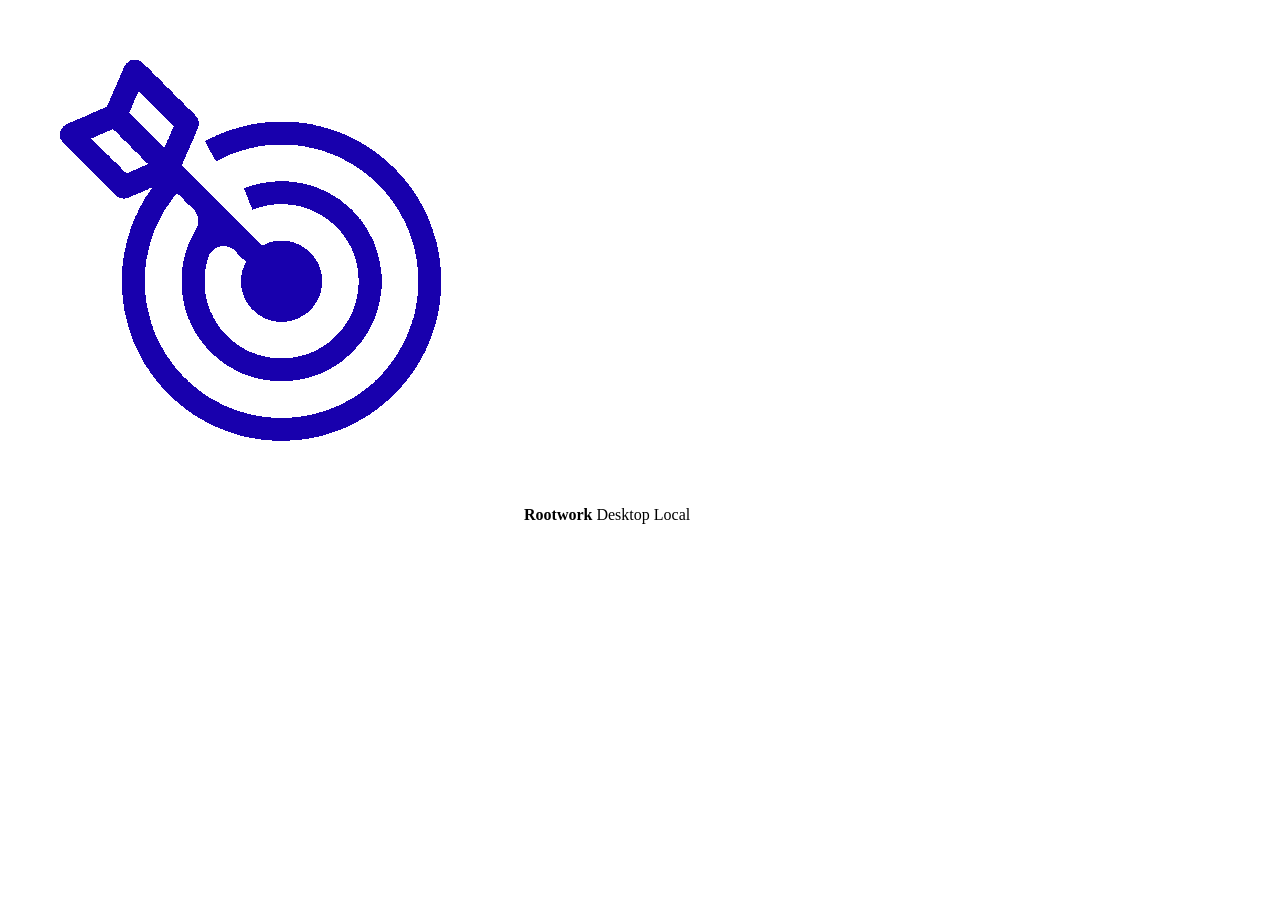
==== desktop/index.html @ ed3f00b4 "Add desktop local entry point" ====
<!DOCTYPE html>
<html lang="vi">
<head>
  <meta charset="UTF-8" />
  <meta name="viewport" content="width=device-width,initial-scale=1" />
  <meta name="description" content="Rootwork Desktop Local — local-first weekly execution workspace." />
  <meta name="color-scheme" content="light" />
  <meta name="theme-color" content="#F5FBFF" />
  <link rel="icon" href="../brand/rootwork-icon.png" />
  <link rel="stylesheet" href="desktop.css" />
  <title>Rootwork · Desktop Local</title>
</head>
<body>
  <div id="root">
    <div class="boot" role="status" aria-label="Rootwork đang khởi động">
      <img src="../brand/rootwork-mark.png" alt="" draggable="false" />
      <strong>Rootwork</strong>
      <span>Desktop Local</span>
    </div>
  </div>
  <script src="../vendor/react.production.min.js"></script>
  <script src="../vendor/react-dom.production.min.js"></script>
  <script src="../domain.js"></script>
  <script src="../store.js"></script>
  <script src="../roadmap-model.js"></script>
  <script src="desktop.js"></script>
</body>
</html>
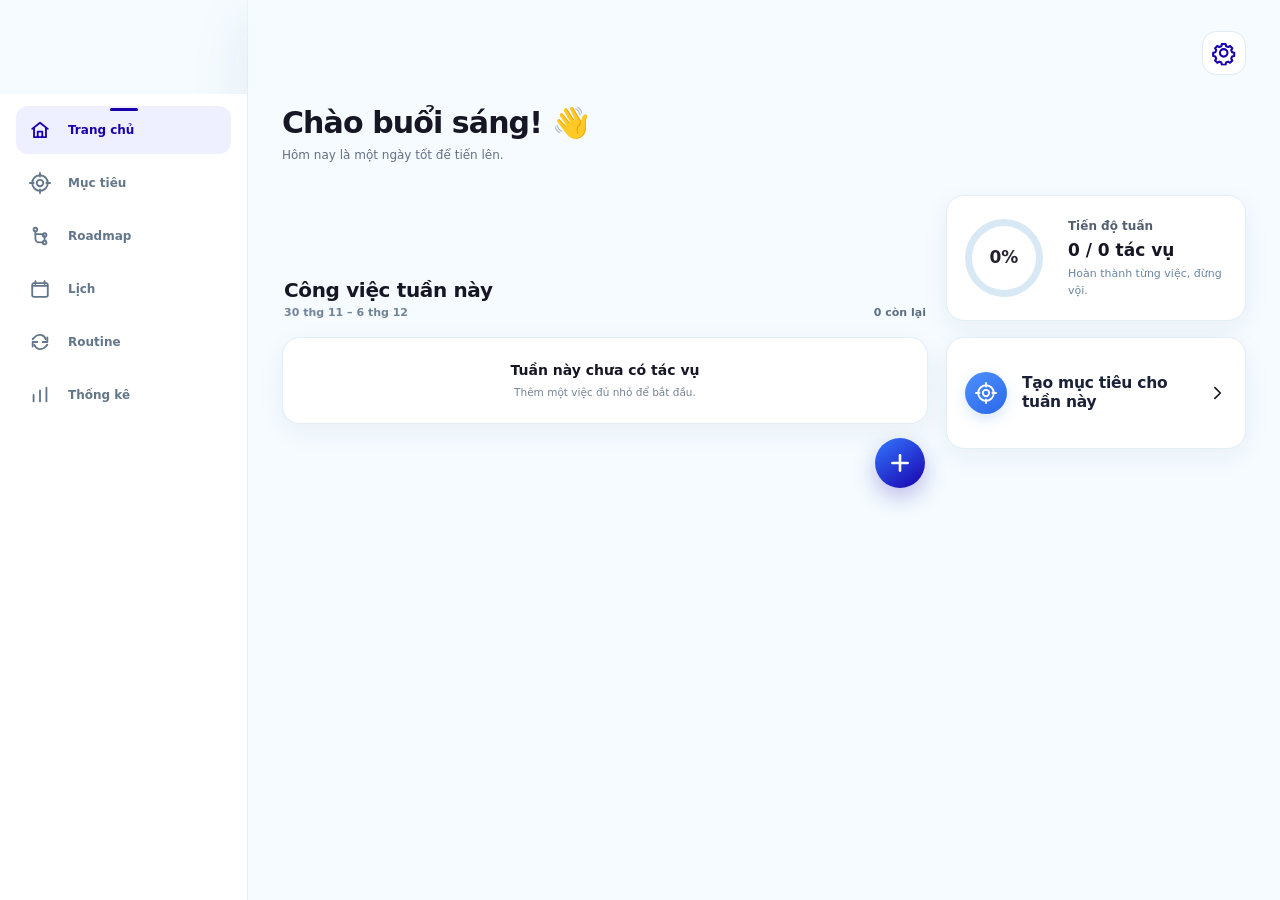
==== commit a4e03521: "Reuse production Rootwork runtime in desktop local shell" ====
--- a/desktop/index.html
+++ b/desktop/index.html
@@ -3,26 +3,50 @@
 <head>
   <meta charset="UTF-8" />
   <meta name="viewport" content="width=device-width,initial-scale=1" />
-  <meta name="description" content="Rootwork Desktop Local — local-first weekly execution workspace." />
+  <meta name="description" content="Rootwork Desktop Local — desktop-first local workspace." />
+  <meta name="theme-color" content="#F5FBFF" />
   <meta name="color-scheme" content="light" />
-  <meta name="theme-color" content="#F5FBFF" />
   <link rel="icon" href="../brand/rootwork-icon.png" />
+  <link rel="stylesheet" href="../styles.css" />
+  <link rel="stylesheet" href="../flat-theme.css" />
+  <link rel="stylesheet" href="../artifact.css" />
+  <link rel="stylesheet" href="../layout-fix.css" />
+  <link rel="stylesheet" href="../roadmap.css" />
+  <link rel="stylesheet" href="../roadmap-fix.css" />
   <link rel="stylesheet" href="desktop.css" />
   <title>Rootwork · Desktop Local</title>
 </head>
 <body>
+  <aside class="desktop-brand" aria-label="Rootwork Desktop Local">
+    <img src="../brand/rootwork-mark.png" alt="" draggable="false" />
+    <div><strong>Rootwork</strong><span>Desktop Local</span></div>
+  </aside>
   <div id="root">
-    <div class="boot" role="status" aria-label="Rootwork đang khởi động">
-      <img src="../brand/rootwork-mark.png" alt="" draggable="false" />
-      <strong>Rootwork</strong>
-      <span>Desktop Local</span>
+    <div class="splash" role="status" aria-label="Rootwork đang khởi động">
+      <div class="splash-lock">
+        <img src="../brand/rootwork-mark.png" alt="" class="splash-logo" draggable="false" />
+        <strong>Rootwork</strong>
+        <p>Nhỏ hôm nay, lớn ngày mai</p>
+        <div class="splash-loader" aria-hidden="true"><span><i></i></span><small>Đang khởi động...</small></div>
+      </div>
+      <small class="splash-copyright">© 2026 Rootwork · @derekdaydoi</small>
     </div>
   </div>
   <script src="../vendor/react.production.min.js"></script>
   <script src="../vendor/react-dom.production.min.js"></script>
   <script src="../domain.js"></script>
   <script src="../store.js"></script>
+  <script src="../artifact-model.js"></script>
   <script src="../roadmap-model.js"></script>
-  <script src="desktop.js"></script>
+  <script src="../ui-core.js"></script>
+  <script src="../ui-patch.js"></script>
+  <script src="../ui-views.js"></script>
+  <script src="../goal-edit-patch.js"></script>
+  <script src="../artifact-safety.js"></script>
+  <script src="../artifact-ui.js"></script>
+  <script src="../roadmap-ui.js"></script>
+  <script src="../roadmap-icons.js"></script>
+  <script src="../interaction-fix.js"></script>
+  <script src="../app-roadmap.js"></script>
 </body>
 </html>
--- a/styles.css
+++ b/styles.css
@@ -0,0 +1,235 @@
+:root{
+  --bg:#f5fbff;
+  --surface:#ffffff;
+  --ink:#171624;
+  --muted:#667085;
+  --line:#e3eef6;
+  --primary:#1800ad;
+  --primary-2:#3520d6;
+  --primary-soft:#edf3ff;
+  --splash:#afe2ff;
+  --teal:#16b99a;
+  --teal-soft:#e6fbf6;
+  --blue:#3478f6;
+  --blue-soft:#eaf2ff;
+  --violet:#6f43e6;
+  --violet-soft:#f0ebff;
+  --danger:#f05a4f;
+  --danger-soft:#fff0ee;
+  --safe-bottom:env(safe-area-inset-bottom,0px);
+  --safe-top:env(safe-area-inset-top,0px);
+  font-family:"Open Sans",system-ui,-apple-system,"Segoe UI",sans-serif;
+  color-scheme:light;
+}
+*{box-sizing:border-box;-webkit-tap-highlight-color:transparent}
+html,body,#root{min-height:100%;margin:0;background:var(--bg)}
+html:has(.splash),body:has(.splash){overflow:hidden;overscroll-behavior:none}
+body{color:var(--ink);font:14px/1.45 "Open Sans",system-ui,-apple-system,"Segoe UI",sans-serif;-webkit-font-smoothing:antialiased;text-rendering:optimizeLegibility}
+button,input,textarea,select{font:inherit;color:inherit}
+button{cursor:pointer}
+button:disabled{opacity:.45;cursor:default}
+.hidden{display:none!important}
+svg{display:block}
+
+.shell{width:min(430px,100%);min-height:100dvh;margin:auto;padding:0 18px calc(88px + var(--safe-bottom));background:var(--bg)}
+.page{padding-top:calc(var(--safe-top) + 12px)}
+.dashboard-page{padding-top:6px}
+
+.top{height:calc(66px + var(--safe-top));padding:calc(var(--safe-top) + 11px) 0 8px;display:flex;align-items:center;justify-content:space-between}
+.brand{display:flex;align-items:center;gap:8px}
+.brand-logo{width:30px;height:30px;object-fit:contain}
+.brand strong{color:var(--primary);font-size:18px;line-height:1;font-weight:800;letter-spacing:-.45px}
+.icon-btn{width:38px;height:38px;border:0;border-radius:13px;background:#eef7ff;color:var(--primary);display:grid;place-items:center}
+
+.greeting{padding:11px 0 14px}
+.greeting h1{margin:0;font-size:20px;line-height:1.2;font-weight:800;letter-spacing:-.45px}
+.greeting p{margin:4px 0 0;color:var(--muted);font-size:11px;font-weight:600}
+
+.screen-head{height:52px;display:flex;align-items:center;justify-content:space-between;margin-bottom:8px}
+.screen-head h1{margin:0;font-size:24px;line-height:1.1;font-weight:800;letter-spacing:-.7px}
+.circle{width:38px;height:38px;border:0;border-radius:50%;background:linear-gradient(145deg,#3478ff,var(--primary));color:#fff;display:grid;place-items:center;box-shadow:0 5px 14px rgba(24,0,173,.16)}
+.today-chip,.period-chip{height:34px;padding:0 12px;border:0;border-radius:10px;background:#eef5ff;color:var(--primary);font-size:10px;font-weight:800}
+
+.card{background:var(--surface);border:1px solid var(--line);border-radius:15px;box-shadow:0 5px 18px rgba(32,61,88,.045)}
+.bar{height:7px;border-radius:99px;background:#e7eff7;overflow:hidden}
+.bar.small{height:6px}
+.bar i{display:block;height:100%;border-radius:inherit;background:linear-gradient(90deg,var(--primary),#4b38e4);transition:width .2s ease}
+
+.week-progress{min-height:95px;padding:14px;display:grid;grid-template-columns:76px minmax(0,1fr);gap:14px;align-items:center}
+.week-progress-copy{display:grid;gap:3px}
+.week-progress-copy span{font-size:11px;color:#4f5b6a;font-weight:700}
+.week-progress-copy strong{font-size:12px}
+.week-progress-copy small{font-size:9.5px;color:#5482a7;font-weight:600}
+.progress-ring{--ring-angle:0deg;--ring-size:62px;width:var(--ring-size);height:var(--ring-size);border-radius:50%;display:grid;place-items:center;background:conic-gradient(var(--primary) var(--ring-angle),#d8e9f5 0);position:relative}
+.progress-ring:after{content:"";position:absolute;inset:7px;border-radius:50%;background:#fff}
+.progress-ring>div{position:relative;z-index:1}
+.progress-ring strong{font-size:14px;line-height:1;color:#252131;font-weight:800}
+
+.mini-stats{display:grid;grid-template-columns:repeat(4,1fr);gap:7px;margin-top:10px}
+.mini-stat{min-height:64px;padding:10px 4px;display:grid;align-content:center;justify-items:center;text-align:center}
+.mini-stat strong{font-size:16px;line-height:1.1;font-weight:800}
+.mini-stat span{margin-top:5px;font-size:8.5px;line-height:1.15;color:#596273;font-weight:700}
+.mini-stat.blue strong{color:var(--primary)}
+.mini-stat.teal strong{color:#008d70}
+.mini-stat.violet strong{color:#3f31c7}
+.mini-stat.danger strong{color:#e34438}
+
+.section-title,.recent-title{display:flex;align-items:center;justify-content:space-between;margin:17px 2px 8px}
+.section-title h2,.recent-title h2{margin:0;font-size:12.5px;font-weight:800;letter-spacing:-.2px}
+.daily-chart{padding:13px 12px 11px}
+.daily-bars{height:114px;display:grid;grid-template-columns:repeat(7,1fr);gap:7px;align-items:end}
+.daily-bars>div{height:100%;display:grid;grid-template-rows:18px 1fr 17px;justify-items:center;align-items:end}
+.daily-bars b{font-size:8px;color:#465262}
+.daily-bars span{width:21px;height:74px;border-radius:5px;background:#dfedf7;overflow:hidden;display:flex;align-items:flex-end}
+.daily-bars i{width:100%;min-height:3px;background:linear-gradient(#3778ff,var(--primary))}
+.daily-bars small{font-size:8.5px;color:#516071;font-weight:700}
+
+.segmented{display:grid;grid-auto-flow:column;grid-auto-columns:1fr;gap:5px;padding:3px;margin-bottom:12px;border-radius:12px;background:#edf4fa}
+.segmented button{height:32px;padding:0 8px;border:0;border-radius:9px;background:transparent;color:#5b6778;font-size:9.5px;font-weight:700;white-space:nowrap}
+.segmented button.active{background:linear-gradient(145deg,#3478ff,var(--primary));color:#fff;box-shadow:0 3px 8px rgba(24,0,173,.12)}
+
+.goal-list,.routine-list{display:grid;gap:10px}
+.goal-card{overflow:hidden}
+.goal-card header{padding:12px 12px 10px;display:grid;grid-template-columns:40px minmax(0,1fr) auto;gap:10px;align-items:center}
+.goal-card header>div{display:grid;min-width:0}
+.goal-card header strong{font-size:12px;white-space:nowrap;overflow:hidden;text-overflow:ellipsis}
+.goal-card header small{margin-top:2px;font-size:8.8px;color:var(--muted);white-space:nowrap;overflow:hidden;text-overflow:ellipsis}
+.goal-card header>b{font-size:10px;color:#394355}
+.goal-card>.bar{margin:0 12px 8px}
+.goal-task-label{padding:7px 12px;border-top:1px solid #edf3f8;display:flex;align-items:center;justify-content:space-between}
+.goal-task-label span{font-size:9px;color:#5f6978;font-weight:700}
+.tile-icon{width:38px;height:38px;border-radius:10px;display:grid;place-items:center;flex:0 0 auto}
+.tile-icon.teal{background:linear-gradient(145deg,#20c6a4,#0ba98a);color:#fff}
+.tile-icon.blue{background:linear-gradient(145deg,#4b8cff,#2c67e9);color:#fff}
+.tile-icon.violet{background:linear-gradient(145deg,#8456ee,#6639d5);color:#fff}
+
+.task-list{border-top:1px solid #edf3f8}
+.task{min-height:40px;padding:6px 12px;display:grid;grid-template-columns:20px minmax(0,1fr) auto;gap:9px;align-items:center;border-bottom:1px solid #edf3f8}
+.task>div{display:grid;min-width:0}
+.task strong{font-size:10.5px;white-space:nowrap;overflow:hidden;text-overflow:ellipsis}
+.task small{font-size:8.5px;color:var(--muted);white-space:nowrap;overflow:hidden;text-overflow:ellipsis}
+.task>span{font-size:8.5px;color:#657184}
+.task.done strong{text-decoration:line-through;color:#9aa4b2}
+.check{width:19px;height:19px;padding:0;border:1.5px solid #a9bac8;border-radius:5px;background:#fff;color:#fff;display:grid;place-items:center}
+.check.checked{border-color:#19b99a;background:#19b99a}
+.add-row{width:100%;height:38px;border:0;background:#fbfdff;color:#4b5b70;display:flex;align-items:center;justify-content:center;gap:6px;font-size:9px;font-weight:700}
+.empty{padding:28px 18px;text-align:center}
+.empty h3{margin:0 0 5px;font-size:14px}
+.empty p{margin:0 auto 14px;color:var(--muted);font-size:10px}
+.primary,.secondary{min-height:43px;border-radius:11px;padding:0 15px;font-weight:800;font-size:11px}
+.primary{border:0;background:linear-gradient(90deg,var(--primary),#4937dc);color:#fff}
+.secondary{border:1px solid var(--line);background:#fff}
+
+.calendar-panel{padding:2px 0 4px}
+.month-nav{height:44px;display:grid;grid-template-columns:36px 1fr 36px;align-items:center}
+.month-nav button{width:34px;height:34px;border:0;background:transparent;display:grid;place-items:center}
+.month-nav strong{text-align:center;font-size:13px;text-transform:capitalize}
+.weekdays,.calendar-grid{display:grid;grid-template-columns:repeat(7,1fr)}
+.weekdays{height:34px;align-items:center}
+.weekdays span{text-align:center;font-size:8.5px;color:#698097;font-weight:800}
+.calendar-grid{row-gap:3px}
+.calendar-day{position:relative;height:42px;border:0;background:transparent;border-radius:9px;color:#26313f;display:grid;place-items:center;padding:0}
+.calendar-day span{position:relative;z-index:1;font-size:10px}
+.calendar-day.outside{color:#c6d0d9}
+.calendar-day.selected{background:linear-gradient(145deg,#4b7eff,var(--primary));color:#fff;box-shadow:0 5px 11px rgba(24,0,173,.12)}
+.calendar-day.today:not(.selected) span{color:var(--primary);font-weight:800}
+.calendar-day i{position:absolute;bottom:4px;width:4px;height:4px;border-radius:50%;background:#3578f7}
+.calendar-day i.some{background:#7855e7}
+.calendar-day.selected i{background:#fff}
+.day-caption{margin:15px 1px 8px;display:flex;align-items:center;justify-content:space-between}
+.day-caption strong{font-size:11px;text-transform:capitalize}
+.day-caption span{font-size:9px;color:#47719d}
+.day-detail{overflow:hidden}
+.cal-row{min-height:47px;padding:7px 11px;display:grid;grid-template-columns:20px minmax(0,1fr);gap:9px;align-items:center;border-bottom:1px solid #edf3f8}
+.cal-row>div{display:grid;min-width:0}
+.cal-row strong{font-size:10.5px;white-space:nowrap;overflow:hidden;text-overflow:ellipsis}
+.cal-row small{font-size:8.5px;color:#5d7994}
+.empty-day{margin:0;padding:20px;text-align:center;color:var(--muted);font-size:10px}
+
+.routine-card{padding:12px}
+.routine-card header{display:grid;grid-template-columns:40px minmax(0,1fr) 48px;gap:10px;align-items:center}
+.routine-card header>div{display:grid;min-width:0}
+.routine-card header strong{font-size:12px;white-space:nowrap;overflow:hidden;text-overflow:ellipsis}
+.routine-card header small{font-size:9px;color:#5e7a96;margin-top:2px}
+.routine-card .progress-ring strong{font-size:9px}
+.routine-card .progress-ring:after{inset:5px}
+.routine-days{display:grid;grid-template-columns:repeat(7,1fr);gap:4px;margin-top:12px}
+.routine-days button{height:43px;padding:3px 1px;border:0;background:transparent;color:#7e8d9c;display:grid;justify-items:center;align-content:center;gap:3px}
+.routine-days button span{font-size:7.5px;font-weight:800}
+.routine-days button b{width:20px;height:20px;border:1px solid #d4e2ec;border-radius:50%;display:grid;place-items:center;font-size:8px;font-weight:700;background:#fff}
+.routine-days button.checked{color:var(--primary)}
+.routine-days button.checked b{border-color:var(--primary);background:var(--primary);color:#fff}
+
+.progress-kpis{display:grid;grid-template-columns:repeat(3,1fr);gap:7px}
+.progress-kpis article{min-height:68px;padding:9px 5px;display:grid;align-content:center;justify-items:center;text-align:center}
+.progress-kpis strong{font-size:16px;line-height:1.1;font-weight:800}
+.progress-kpis small{margin-top:5px;font-size:7.7px;line-height:1.2;color:#5f6b7c}
+.progress-kpis article:first-child strong{color:#128d70}
+.progress-kpis article:nth-child(2) strong{color:#3025c4}
+.progress-kpis article:nth-child(3) strong{color:#e45247}
+.goal-progress-list{padding:5px 12px}
+.goal-progress-list>div{min-height:49px;display:grid;grid-template-columns:30px minmax(0,1fr) 94px 33px;gap:8px;align-items:center;border-bottom:1px solid #edf3f8}
+.goal-progress-list>div:last-child{border-bottom:0}
+.goal-progress-list .tile-icon{width:28px;height:28px;border-radius:8px}
+.goal-progress-list strong{font-size:9.5px;white-space:nowrap;overflow:hidden;text-overflow:ellipsis}
+.goal-progress-list b{font-size:9px;text-align:right}
+.weekly-chart{padding:12px}
+.weekly-chart>div{height:135px;display:grid;grid-template-columns:repeat(4,1fr);gap:13px;align-items:end}
+.weekly-chart section{height:100%;display:grid;grid-template-rows:18px 1fr 20px;justify-items:center;align-items:end}
+.weekly-chart b{font-size:8px}
+.weekly-chart span{width:27px;height:90px;border-radius:5px;background:#e3edf6;overflow:hidden;display:flex;align-items:flex-end}
+.weekly-chart i{width:100%;background:linear-gradient(#4e83ff,var(--primary))}
+.weekly-chart small{font-size:8px;color:#5c6879;font-weight:700}
+.activity-card{min-height:68px;padding:11px 13px;display:grid;grid-template-columns:39px minmax(0,1fr) 30px;gap:10px;align-items:center}
+.activity-icon{width:36px;height:36px;border-radius:50%;display:grid;place-items:center;background:#eef4ff;color:#2e43c8}
+.activity-card>div{display:grid}
+.activity-card strong{font-size:12px}
+.activity-card small{font-size:8.5px;color:var(--muted)}
+.mini-bars{color:#2c62e8}
+.achievement{min-height:63px;padding:10px 12px;display:grid;grid-template-columns:38px 1fr;gap:10px;align-items:center}
+.achievement>span{width:36px;height:36px;border-radius:10px;background:linear-gradient(145deg,#1bc4a1,#08a987);color:#fff;display:grid;place-items:center}
+.achievement>div{display:grid}
+.achievement strong{font-size:11px}
+.achievement small{font-size:8.5px;color:var(--muted)}
+
+.nav{position:fixed;z-index:40;left:50%;bottom:0;transform:translateX(-50%);width:min(430px,100%);height:calc(72px + var(--safe-bottom));padding:6px 7px var(--safe-bottom);display:grid;grid-template-columns:repeat(5,1fr);align-items:center;background:rgba(255,255,255,.985);border-top:1px solid #dfeaf3;backdrop-filter:blur(12px);-webkit-backdrop-filter:blur(12px)}
+.nav button{height:57px;border:0;background:transparent;border-radius:10px;color:#6d8295;display:grid;justify-items:center;align-content:center;gap:4px;padding:0}
+.nav span{font-size:8px;font-weight:700}
+.nav button.active{color:var(--primary)}
+.nav button.active span{font-weight:800}
+
+.modal-bg{position:fixed;z-index:100;inset:0;padding:12px;background:rgba(21,25,46,.27);display:flex;align-items:flex-end;justify-content:center;backdrop-filter:blur(3px);-webkit-backdrop-filter:blur(3px)}
+.modal{width:min(420px,100%);max-height:84dvh;overflow:auto;border-radius:18px;background:#fff;box-shadow:0 22px 66px rgba(25,34,57,.2)}
+.modal>header{position:sticky;top:0;z-index:2;min-height:54px;padding:0 14px;display:flex;align-items:center;justify-content:space-between;background:#fff;border-bottom:1px solid #edf3f8}
+.modal h2{margin:0;font-size:16px}
+.modal>header button{width:34px;height:34px;border:0;border-radius:50%;background:#f1f6fa;display:grid;place-items:center}
+.form,.settings{padding:14px;display:grid;gap:12px}
+.field{display:grid;gap:6px}
+.field>span{font-size:9px;color:#596679;font-weight:800}
+.field input,.field textarea,.field select{width:100%;border:1px solid #cfe0ec;border-radius:10px;background:#fff;padding:10px 11px;outline:0;font-size:11px}
+.field input:focus,.field textarea:focus,.field select:focus{border-color:#7769e9;box-shadow:0 0 0 3px rgba(24,0,173,.08)}
+.choice{padding:3px;display:grid;grid-template-columns:1fr 1fr;gap:3px;border-radius:11px;background:#edf4fa}
+.choice button{height:34px;border:0;border-radius:8px;background:transparent;font-size:9px}
+.choice button.active{background:#fff;color:var(--primary);font-weight:800}
+.settings p{margin:2px 0 0;color:var(--muted);font-size:9px}
+
+.splash{position:fixed;z-index:1000;inset:0;width:100%;height:100dvh;min-height:100dvh;overflow:hidden;touch-action:none;overscroll-behavior:none;background:var(--splash);display:grid;place-items:center;animation:splash-exit .24s 1.72s ease forwards}
+.splash-rings{position:absolute;left:50%;top:50%;width:210px;height:210px;transform:translate(-50%,-56%);pointer-events:none}
+.splash-rings i{position:absolute;inset:0;border:1px solid rgba(255,255,255,.23);border-radius:50%}
+.splash-rings i:nth-child(2){inset:23px;border-color:rgba(255,255,255,.19)}
+.splash-rings i:nth-child(3){inset:47px;border-color:rgba(255,255,255,.16)}
+.splash-lock{position:relative;z-index:1;display:grid;justify-items:center;transform:translateY(-1.5vh)}
+.splash-logo{width:116px;height:116px;object-fit:contain}
+.splash-lock>strong{margin-top:1px;color:var(--primary);font-size:34px;line-height:1;font-weight:800;letter-spacing:-1.25px}
+.splash-lock>p{margin:8px 0 0;color:#332777;font-size:11px;font-weight:600}
+.splash-loader{width:142px;margin-top:42px;display:grid;gap:9px;justify-items:center;opacity:0;animation:loader-show .15s .55s linear forwards}
+.splash-loader>span{width:142px;height:6px;border-radius:99px;background:rgba(102,181,228,.34);overflow:hidden}
+.splash-loader>span i{display:block;width:0;height:100%;border-radius:inherit;background:var(--primary);animation:loader-progress .92s .58s cubic-bezier(.3,.75,.25,1) forwards}
+.splash-loader small{font-size:8.5px;color:#5b68a3;font-weight:700}
+.splash-copyright{position:absolute;left:0;right:0;bottom:calc(28px + var(--safe-bottom));text-align:center;color:rgba(24,0,173,.58);font-size:8px;font-weight:600}
+@keyframes loader-show{to{opacity:1}}
+@keyframes loader-progress{to{width:100%}}
+@keyframes splash-exit{to{opacity:0;visibility:hidden;pointer-events:none}}
+@media (prefers-reduced-motion:reduce){.splash{animation-delay:.45s}.splash-loader{opacity:1;animation:none}.splash-loader>span i{width:100%;animation:none}}
+@media (min-width:700px){body{background:#eaf6fd}.shell{box-shadow:0 0 0 1px rgba(30,79,112,.04),0 18px 60px rgba(39,80,108,.08)}}
+@media (max-width:355px){.shell{padding-left:14px;padding-right:14px}.mini-stats{gap:4px}.mini-stat span{font-size:7.8px}.segmented button{font-size:8.6px;padding:0 4px}.goal-progress-list>div{grid-template-columns:28px minmax(0,1fr) 78px 30px}.routine-days{gap:1px}}
--- a/flat-theme.css
+++ b/flat-theme.css
@@ -0,0 +1,80 @@
+/* Rootwork flat-color override — canonical brand colors, no blended gradients. */
+:root{
+  --primary:#1800AD;
+  --primary-2:#1800AD;
+  font-family:-apple-system,BlinkMacSystemFont,"Segoe UI",Roboto,Helvetica,Arial,sans-serif;
+}
+html,body,#root{width:100%;max-width:100%;overflow-x:hidden;overscroll-behavior:none}
+body,button,input,textarea,select{font-family:-apple-system,BlinkMacSystemFont,"Segoe UI",Roboto,Helvetica,Arial,sans-serif;font-weight:400}
+.shell{max-width:430px;overflow-x:clip}
+
+/* Primary brand surfaces use the original Rootwork indigo directly. */
+.circle,
+.bar i,
+.daily-bars i,
+.segmented button.active,
+.primary,
+.calendar-day.selected,
+.weekly-chart i{
+  background:#1800AD;
+}
+
+/* Semantic accents stay solid as well — no mixed shades. */
+.tile-icon.teal,
+.achievement>span{background:#16B99A}
+.tile-icon.blue{background:#3478F6}
+.tile-icon.violet{background:#6F43E6}
+
+/* Typography: system app font, fewer heavy weights. */
+strong,b{font-weight:600!important}
+h1,.greeting h1,.screen-head h1,.brand strong,.splash-lock>strong{font-weight:700!important}
+h2,h3,.section-title h2,.recent-title h2,.modal h2{font-weight:600!important}
+button,.segmented button,.today-chip,.period-chip,.nav span,.field>span,.goal-task-label span,.weekdays span,.routine-days button span{font-weight:500!important}
+small,.greeting p,.week-progress-copy small,.goal-card header small,.routine-card header small,.activity-card small,.achievement small{font-weight:400!important}
+.week-progress-copy span,.mini-stat span,.daily-bars small{font-weight:500!important}
+
+/* Splash: clean mark + copy + loader only. */
+.splash-rings{display:none!important}
+.splash-logo{width:132px;height:132px}
+
+/* Tasks: one canonical green briefcase glyph. */
+.task{min-height:50px;grid-template-columns:20px 30px minmax(0,1fr) auto 30px;gap:7px}
+.task-icon{width:30px;height:30px;border-radius:8px;display:grid;place-items:center;color:#fff!important;flex:0 0 30px;background:#16B99A!important}
+.task-icon.blue,.task-icon.teal,.task-icon.violet{background:#16B99A!important}
+.task-time{font-size:8.5px!important;color:#657184!important;white-space:nowrap}
+.task-copy{min-width:0;padding:0;border:0;background:transparent;display:grid;text-align:left;justify-items:start;align-content:center}
+.task-copy strong,.task-copy small{max-width:100%;white-space:nowrap;overflow:hidden;text-overflow:ellipsis}
+.task-copy strong{font-size:10.5px}
+.task-copy small{font-size:8.5px;color:var(--muted)}
+.edit-btn{width:30px;height:30px;padding:0;border:0;border-radius:9px;background:#EEF3F8;color:#1800AD;display:grid;place-items:center;cursor:pointer}
+.edit-btn:active{transform:scale(.96)}
+
+/* Calendar task rows use the same task identity and editing affordance. */
+.cal-row{grid-template-columns:20px 30px minmax(0,1fr) 30px;gap:7px}
+
+/* Routine cards: one violet repeat icon and direct editing. */
+.routine-card header{grid-template-columns:40px minmax(0,1fr) auto}
+.routine-tools{display:flex!important;align-items:center;gap:7px;min-width:auto!important}
+.routine-edit{width:28px;height:28px;border-radius:8px}
+
+/* Goal cards: one blue target icon and direct editing. */
+.goal-card header{grid-template-columns:40px minmax(0,1fr) auto}
+.goal-tools{display:flex!important;align-items:center;gap:7px;min-width:auto!important}
+.goal-tools>b{font-size:10px;color:#394355;font-weight:600}
+.goal-edit{width:28px;height:28px;border-radius:8px}
+
+/* Static period label: no fake dropdown affordance. */
+.period-chip{font-size:0!important;pointer-events:none}
+.period-chip::after{content:"4 tuần qua";font-size:11px;font-weight:500}
+
+/* Prevent iOS focus zoom, pinch wobble and modal overscroll. */
+.modal-bg{overscroll-behavior:none;touch-action:pan-y}
+.modal{max-width:100%;overscroll-behavior:contain;-webkit-overflow-scrolling:touch}
+.field input,.field textarea,.field select{font-size:16px!important;line-height:1.35}
+.form{overscroll-behavior:contain}
+
+@media(max-width:355px){
+  .task{grid-template-columns:19px 28px minmax(0,1fr) 28px}
+  .task-time{display:none}
+  .task-icon{width:28px;height:28px;flex-basis:28px}
+}
--- a/artifact.css
+++ b/artifact.css
@@ -0,0 +1,167 @@
+/* Rootwork Artifact V1 — mockup-inspired product surfaces. */
+:root{
+  --artifact-blue:#3478f6;
+  --artifact-blue-soft:#eaf4ff;
+  --artifact-indigo:#1800ad;
+  --artifact-green:#15a67a;
+  --artifact-green-soft:#e9f8f2;
+  --artifact-orange:#df7f39;
+  --artifact-orange-soft:#fff3e8;
+  --artifact-red:#e15047;
+  --artifact-red-soft:#fff0ee;
+  --artifact-shadow:0 9px 30px rgba(42,76,112,.075);
+}
+
+/* Shared artifact language */
+.artifact-icon{width:38px;height:38px;border-radius:11px;display:grid;place-items:center;flex:0 0 auto;color:var(--artifact-indigo);background:linear-gradient(145deg,#e6f4ff,#cce9ff);border:1px solid #d3eafb}
+.artifact-status{display:inline-flex;align-items:center;justify-content:center;min-height:22px;padding:0 8px;border-radius:999px;font-size:8px;font-weight:800;white-space:nowrap}
+.artifact-status.active{color:#1b62dc;background:#e6f1ff}
+.artifact-status.success{color:#088862;background:var(--artifact-green-soft)}
+.artifact-status.upcoming{color:#b56726;background:var(--artifact-orange-soft)}
+.artifact-status.danger{color:#c44036;background:var(--artifact-red-soft)}
+.artifact-status.paused{color:#675486;background:#f0ebf8}
+
+/* Dashboard */
+.artifact-dashboard{padding-top:4px}
+.artifact-greeting{padding-top:8px}
+.dashboard-progress{display:grid;grid-template-columns:72px minmax(0,1fr);align-items:center;gap:13px;padding:13px 14px;min-height:92px;box-shadow:var(--artifact-shadow)}
+.dashboard-progress>div:last-child{display:grid;gap:3px}
+.dashboard-progress span{font-size:10px;color:#536071;font-weight:700}
+.dashboard-progress strong{font-size:13px}
+.dashboard-progress small{font-size:8.6px;color:#6985a0}
+.artifact-section-head{display:flex;align-items:center;justify-content:space-between;margin:17px 2px 8px}
+.artifact-section-head h2{margin:0;font-size:12.5px;font-weight:800;letter-spacing:-.2px}
+.artifact-section-head button{border:0;background:transparent;color:var(--artifact-indigo);font-size:9px;font-weight:800;padding:4px 0}
+.artifact-section-head>span{font-size:8.5px;color:#718093;font-weight:700}
+.task-section-head{margin-top:16px}
+.artifact-empty{width:100%;border:1px dashed #bcdaf0;min-height:82px;padding:12px;display:grid;grid-template-columns:38px minmax(0,1fr) 24px;gap:10px;align-items:center;text-align:left;color:inherit;background:linear-gradient(135deg,#fff,#f1f9ff);box-shadow:none}
+.artifact-empty>div{display:grid;gap:2px}
+.artifact-empty strong{font-size:11px}
+.artifact-empty small{font-size:8.5px;color:#6d7a8a}
+.dashboard-task-list{overflow:hidden;box-shadow:var(--artifact-shadow)}
+.dashboard-clear{padding:20px 15px;display:grid;gap:3px;text-align:center}
+.dashboard-clear strong{font-size:11px}
+.dashboard-clear small{font-size:8.8px;color:#758295}
+
+/* Artifact cards/list */
+.artifact-card{width:100%;padding:12px;border:1px solid #dfebf4;background:#fff;text-align:left;color:inherit;box-shadow:var(--artifact-shadow);display:block}
+.artifact-card-top{display:grid;grid-template-columns:38px minmax(0,1fr) auto;align-items:center;gap:10px}
+.artifact-card-title{display:grid;min-width:0;gap:2px}
+.artifact-card-title strong{font-size:11px;line-height:1.25;white-space:nowrap;overflow:hidden;text-overflow:ellipsis}
+.artifact-card-title small{font-size:8.5px;color:#65758a;font-weight:700}
+.artifact-card-progress{display:flex;align-items:center;justify-content:space-between;margin-top:11px;font-size:8.3px;color:#647389;font-weight:700}
+.artifact-card-progress b{font-size:9px;color:#4a596d}
+.artifact-progress-track{height:6px;border-radius:99px;background:#e7eff6;overflow:hidden;margin-top:5px}
+.artifact-progress-track i{display:block;height:100%;border-radius:inherit;background:linear-gradient(90deg,#4586ff,var(--artifact-indigo));transition:width .2s ease}
+.artifacts-page{padding-top:calc(var(--safe-top) + 12px)}
+.artifact-page-head{min-height:61px;display:flex;align-items:center;justify-content:space-between;gap:10px}
+.artifact-page-head h1{margin:0;font-size:25px;line-height:1.05;font-weight:850;letter-spacing:-.8px}
+.artifact-page-head p{margin:4px 0 0;font-size:8.7px;color:#748194;font-weight:600}
+.artifact-filters{display:flex;gap:5px;overflow-x:auto;padding:4px 1px 12px;scrollbar-width:none}
+.artifact-filters::-webkit-scrollbar{display:none}
+.artifact-filters button{height:31px;padding:0 11px;border:1px solid #dfeaf3;border-radius:999px;background:#fff;color:#5f6b7b;font-size:8.4px;font-weight:800;white-space:nowrap}
+.artifact-filters button.active{color:#fff;border-color:transparent;background:linear-gradient(145deg,#3c72ff,var(--artifact-indigo));box-shadow:0 4px 12px rgba(24,0,173,.15)}
+.artifact-list{display:grid;gap:10px}
+.artifact-list-empty{margin-top:5px}
+
+/* Artifact detail */
+.artifact-detail-page{padding-top:calc(var(--safe-top) + 5px)}
+.artifact-detail-nav{height:42px;display:flex;align-items:center;justify-content:space-between}
+.artifact-detail-nav button,.back-link{width:34px;height:34px;border:0;border-radius:10px;background:#eef7ff;color:var(--artifact-indigo);display:grid;place-items:center}
+.back-link{width:auto;padding:0 10px;margin-bottom:10px}
+.artifact-detail-hero{padding:6px 2px 12px}
+.artifact-detail-title{display:flex;align-items:center;gap:10px}
+.artifact-detail-title>div{display:flex;min-width:0;align-items:center;gap:8px;flex-wrap:wrap}
+.artifact-detail-title h1{margin:0;font-size:16px;line-height:1.2;font-weight:850;letter-spacing:-.4px}
+.artifact-detail-hero>p{margin:10px 0 8px;font-size:9.4px;line-height:1.55;color:#66778c}
+.artifact-detail-range{display:flex;align-items:center;gap:6px;color:#596a7f}
+.artifact-detail-range strong{font-size:9px}
+.artifact-timeline-card{padding:13px 14px;box-shadow:var(--artifact-shadow)}
+.artifact-card-heading{display:flex;align-items:center;justify-content:space-between}
+.artifact-card-heading h2{margin:0;font-size:11.5px}
+.artifact-card-heading span{font-size:8.3px;color:#4f70a2;font-weight:800}
+.timeline-labels{display:flex;align-items:center;justify-content:space-between;margin-top:9px;font-size:8px;color:#6a7b90;font-weight:700}
+.artifact-timeline{height:8px;border-radius:99px;background:#e2ecf5;position:relative;margin-top:7px}
+.artifact-timeline i{display:block;height:100%;border-radius:inherit;background:linear-gradient(90deg,#6aa9ff,var(--artifact-indigo))}
+.artifact-timeline b{position:absolute;top:50%;width:10px;height:10px;border:2px solid #fff;border-radius:50%;background:var(--artifact-indigo);transform:translateY(-50%);box-shadow:0 0 0 2px #8cb7ff}
+.timeline-note{display:block;margin-top:8px;font-size:7.7px;line-height:1.4;color:#8994a3}
+.artifact-stats{display:grid;grid-template-columns:repeat(3,1fr);gap:7px;margin-top:9px}
+.artifact-stats article{min-height:66px;padding:9px 4px;display:grid;align-content:center;justify-items:center;text-align:center}
+.artifact-stats strong{font-size:17px;color:#2b3340}
+.artifact-stats article.success strong{color:var(--artifact-green)}
+.artifact-stats small{font-size:7.7px;color:#68778a;font-weight:700}
+.detail-task-head{margin-top:16px}
+.linked-task-list{overflow:hidden;box-shadow:var(--artifact-shadow)}
+.artifact-actions{display:grid;grid-template-columns:1fr 1fr;gap:7px;margin-top:12px}
+.artifact-actions>:only-child{grid-column:1/-1}
+
+/* Forms / destructive action */
+.date-pair{display:grid;grid-template-columns:1fr 1fr;gap:8px}
+.danger-button{min-height:40px;border:1px solid #f3c5c1;border-radius:11px;background:#fff6f5;color:#c84339;font-size:10px;font-weight:800}
+.form .danger-button{margin-top:3px}
+
+/* Calendar V2 */
+.calendar-v2{padding-top:calc(var(--safe-top) + 9px)}
+.calendar-title-row{height:46px;display:flex;align-items:center;justify-content:space-between}
+.calendar-title-row h1{margin:0;font-size:25px;font-weight:850;letter-spacing:-.7px}
+.calendar-v2-panel{padding:2px 8px 9px;overflow:hidden;box-shadow:var(--artifact-shadow)}
+.calendar-v2-nav{height:42px}
+.calendar-v2-nav strong{font-size:12.5px;text-transform:capitalize}
+.calendar-v2-weekdays{height:26px;padding:0 1px}
+.calendar-v2-weekdays span{font-size:8px}
+.calendar-v2-weeks{border-top:1px solid #edf2f7}
+.calendar-week-row{height:61px;position:relative;border-bottom:1px solid #edf2f7}
+.calendar-week-row:last-child{border-bottom:0}
+.calendar-week-days{position:absolute;inset:0;display:grid;grid-template-columns:repeat(7,1fr)}
+.calendar-v2-day{height:100%;padding:7px 0 22px;border:0;border-right:1px solid #f0f4f8;background:transparent;position:relative;color:#283444;display:flex;justify-content:center;align-items:flex-start}
+.calendar-v2-day:last-child{border-right:0}
+.calendar-v2-day span{width:24px;height:24px;border-radius:50%;display:grid;place-items:center;font-size:9.5px;position:relative;z-index:2}
+.calendar-v2-day.outside{color:#bac4cf}
+.calendar-v2-day.today span{font-weight:850;color:var(--artifact-indigo)}
+.calendar-v2-day.selected span{background:var(--artifact-indigo);color:#fff;box-shadow:0 4px 10px rgba(24,0,173,.2)}
+.calendar-v2-day i{position:absolute;top:31px;width:4px;height:4px;border-radius:50%;background:#7054df}
+.calendar-v2-day i.done{background:#14a67a}
+.calendar-artifact-range{position:absolute;height:9px;padding:0 5px;border:0;border-radius:999px;z-index:4;overflow:hidden;text-overflow:ellipsis;white-space:nowrap;text-align:left;font-size:6.8px;font-weight:800;line-height:9px;box-shadow:0 1px 3px rgba(44,75,108,.08)}
+.calendar-artifact-range.active{color:#135cca;background:#a9d7ff}
+.calendar-artifact-range.success{color:#057c5a;background:#b7ecd9}
+.calendar-artifact-range.upcoming{color:#8a5c19;background:#ffe0ad}
+.calendar-artifact-range.danger{color:#a93a34;background:#ffc8c3}
+.calendar-artifact-range.paused{color:#5b4290;background:#dfd2ff}
+.calendar-picked-head{padding:14px 2px 7px}
+.calendar-picked-head>div{display:grid;gap:2px}
+.calendar-picked-head strong{font-size:11px;text-transform:capitalize}
+.calendar-picked-head small{font-size:8.2px;color:#71839a}
+.picked-artifacts{display:grid;gap:6px;margin-bottom:8px}
+.picked-artifacts>button{min-height:49px;padding:7px 9px;border:1px solid #dcebf5;border-radius:13px;background:linear-gradient(135deg,#fff,#f2f9ff);display:grid;grid-template-columns:34px minmax(0,1fr) auto;align-items:center;gap:8px;text-align:left;color:inherit}
+.picked-artifacts .artifact-icon{width:34px;height:34px;border-radius:9px}
+.picked-artifacts>button>div{display:grid;gap:1px;min-width:0}
+.picked-artifacts strong{font-size:9.5px;white-space:nowrap;overflow:hidden;text-overflow:ellipsis}
+.picked-artifacts small{font-size:7.7px;color:#718198}
+.calendar-day-card{overflow:hidden;box-shadow:var(--artifact-shadow)}
+.calendar-task-wrap{position:relative;border-bottom:1px solid #edf3f8}
+.calendar-task-wrap:last-of-type{border-bottom:0}
+.calendar-task-wrap .task{border-bottom:0;padding-bottom:4px}
+.task-artifact-link{margin:0 12px 7px 49px;padding:0;border:0;background:transparent;color:#3f65a4;display:flex;align-items:center;gap:4px;font-size:7.8px;font-weight:800;max-width:calc(100% - 65px);white-space:nowrap;overflow:hidden;text-overflow:ellipsis}
+
+/* Existing Task override alignment inside new surfaces */
+.artifact-dashboard .task,.artifact-detail-page .task,.calendar-v2 .task{grid-template-columns:20px 27px minmax(0,1fr) auto auto;gap:8px;min-height:48px}
+.artifact-dashboard .task-icon,.artifact-detail-page .task-icon,.calendar-v2 .task-icon{width:27px;height:27px;border-radius:8px;display:grid;place-items:center;background:#e8f7f3;color:#098a70}
+.artifact-dashboard .task-copy,.artifact-detail-page .task-copy,.calendar-v2 .task-copy{border:0;background:transparent;padding:0;text-align:left;display:grid;min-width:0}
+.artifact-dashboard .task-time,.artifact-detail-page .task-time,.calendar-v2 .task-time{font-size:7.7px;color:#758297}
+
+/* Bottom navigation: keep all Rootwork core surfaces while adding Artifact. */
+.nav.nav-v2{grid-template-columns:repeat(6,1fr);padding-left:max(4px,calc((100vw - min(430px,100vw))/2 + 4px));padding-right:max(4px,calc((100vw - min(430px,100vw))/2 + 4px));height:calc(67px + var(--safe-bottom));background:rgba(255,255,255,.96);backdrop-filter:blur(14px);border-top:1px solid #e5eef5;box-shadow:0 -4px 18px rgba(44,70,95,.045)}
+.nav.nav-v2 button{min-width:0;gap:3px;padding:7px 1px calc(5px + var(--safe-bottom));font-size:7px}
+.nav.nav-v2 button svg{width:20px;height:20px}
+.nav.nav-v2 button.active{color:var(--artifact-indigo)}
+.nav.nav-v2 button.active:before{content:"";position:absolute;top:3px;width:24px;height:3px;border-radius:99px;background:var(--artifact-indigo)}
+
+@media (max-width:360px){
+  .artifact-status{padding:0 6px;font-size:7px}
+  .artifact-card-top{grid-template-columns:34px minmax(0,1fr) auto;gap:7px}
+  .artifact-icon{width:34px;height:34px}
+  .date-pair{grid-template-columns:1fr}
+  .calendar-artifact-range{font-size:6px}
+  .nav.nav-v2 button span{font-size:6.5px}
+}
+.nav.nav-v2{display:grid!important}
--- a/layout-fix.css
+++ b/layout-fix.css
@@ -0,0 +1,294 @@
+/* Rootwork shared UI correction — navigation, header and modal/mobile behavior. */
+
+html{
+  -webkit-text-size-adjust:100%;
+  text-size-adjust:100%;
+}
+
+/* Header: keep brand and Settings on the same optical axis. */
+.top{
+  height:calc(72px + var(--safe-top));
+  padding:calc(var(--safe-top) + 14px) 0 10px;
+  display:flex;
+  align-items:center;
+  justify-content:space-between;
+}
+.brand{
+  display:flex;
+  align-items:center;
+  gap:9px;
+  min-height:44px;
+}
+.icon-btn{
+  width:44px;
+  height:44px;
+  min-width:44px;
+  min-height:44px;
+  padding:0;
+  margin:0;
+  border:0;
+  border-radius:14px;
+  background:#eef7ff;
+  color:var(--primary);
+  display:flex;
+  align-items:center;
+  justify-content:center;
+  align-self:center;
+  line-height:0;
+}
+.icon-btn svg{
+  width:25px;
+  height:25px;
+  flex:0 0 25px;
+  display:block;
+  margin:0;
+  transform:translate(-.8px,-.6px);
+  transform-origin:center;
+}
+
+/* Normalize every icon-only button so glyphs do not inherit baseline offsets. */
+.icon-btn,
+.circle,
+.edit-btn,
+.modal>header button,
+.artifact-detail-nav button,
+.month-nav button{
+  line-height:0;
+}
+.icon-btn svg,
+.circle svg,
+.edit-btn svg,
+.modal>header button svg,
+.artifact-detail-nav button svg,
+.month-nav button svg{
+  display:block;
+  margin:auto;
+  pointer-events:none;
+}
+
+/* Bottom navigation: each destination owns one equal-width centered cell. */
+.nav.nav-v2{
+  display:grid!important;
+  grid-template-columns:repeat(6,minmax(0,1fr));
+  align-items:stretch;
+  width:min(430px,100%);
+  height:calc(78px + var(--safe-bottom));
+  padding:4px 6px var(--safe-bottom);
+  background:rgba(255,255,255,.97);
+  border-top:1px solid #e5eef5;
+  box-shadow:0 -4px 18px rgba(44,70,95,.05);
+  backdrop-filter:blur(14px);
+  -webkit-backdrop-filter:blur(14px);
+}
+.nav.nav-v2 button{
+  position:relative;
+  width:100%;
+  min-width:0;
+  height:70px;
+  margin:0;
+  padding:9px 1px 7px;
+  border:0;
+  border-radius:10px;
+  background:transparent;
+  color:#728598;
+  display:flex;
+  flex-direction:column;
+  align-items:center;
+  justify-content:center;
+  gap:5px;
+  line-height:1;
+  text-align:center;
+}
+.nav.nav-v2 button svg{
+  width:24px;
+  height:24px;
+  flex:0 0 24px;
+  display:block;
+  margin:0 auto;
+}
+.nav.nav-v2 button span{
+  display:block;
+  width:100%;
+  margin:0;
+  padding:0;
+  font-size:8px;
+  font-weight:700;
+  line-height:1.1;
+  text-align:center;
+  white-space:nowrap;
+}
+.nav.nav-v2 button.active{color:var(--artifact-indigo)}
+.nav.nav-v2 button.active span{font-weight:800}
+.nav.nav-v2 button.active:before{
+  content:"";
+  position:absolute;
+  top:2px;
+  left:50%;
+  width:28px;
+  height:3px;
+  border-radius:999px;
+  background:var(--artifact-indigo);
+  transform:translateX(-50%);
+  pointer-events:none;
+}
+
+/* Shared modal system. Header is fixed in layout; form/settings own scrolling. */
+.modal-bg{
+  padding:10px 12px calc(10px + var(--safe-bottom));
+  overflow:hidden;
+  overscroll-behavior:none;
+  touch-action:none;
+}
+.modal{
+  width:min(404px,calc(100vw - 24px));
+  max-width:404px;
+  max-height:min(86dvh,780px);
+  margin:0 auto;
+  border-radius:20px;
+  overflow:hidden;
+  display:flex;
+  flex-direction:column;
+  overscroll-behavior:contain;
+}
+.modal>header{
+  position:relative!important;
+  top:auto!important;
+  z-index:3;
+  flex:0 0 60px;
+  min-height:60px;
+  padding:0 14px 0 16px;
+  gap:12px;
+  background:#fff;
+  border-bottom:1px solid #edf3f8;
+}
+.modal h2{
+  margin:0;
+  font-size:20px;
+  line-height:1.2;
+  letter-spacing:-.25px;
+}
+.modal>header button{
+  width:40px;
+  height:40px;
+  min-width:40px;
+  min-height:40px;
+  padding:0;
+  display:grid;
+  place-items:center;
+}
+.modal>header button svg{width:21px;height:21px}
+
+.modal>form,
+.modal>.settings{
+  flex:1 1 auto;
+  min-height:0;
+  overflow-x:hidden;
+  overflow-y:auto;
+  -webkit-overflow-scrolling:touch;
+  overscroll-behavior:contain;
+  touch-action:pan-y;
+}
+.form,.settings{
+  min-width:0;
+  padding:16px 14px 18px;
+  gap:12px;
+}
+.field{min-width:0;gap:6px}
+.field>span{
+  font-size:12px;
+  line-height:1.25;
+  color:#647286;
+}
+.field input,
+.field textarea,
+.field select{
+  display:block;
+  width:100%;
+  min-width:0;
+  max-width:100%;
+  box-sizing:border-box;
+  border-radius:12px;
+  padding:10px 12px;
+  font-size:16px!important;
+  line-height:1.3;
+}
+.field input:not([type="date"]):not([type="time"]),
+.field select{min-height:48px}
+.field textarea{min-height:92px;resize:vertical}
+
+/* iOS Safari native date/time controls require hard normalization. */
+.field input[type="date"],
+.field input[type="time"]{
+  -webkit-appearance:none;
+  appearance:none;
+  display:block;
+  width:100%;
+  height:50px!important;
+  min-height:50px!important;
+  max-height:50px!important;
+  padding:0 12px!important;
+  margin:0;
+  line-height:50px!important;
+  text-align:left;
+  background:#fff;
+}
+.field input[type="date"]::-webkit-date-and-time-value,
+.field input[type="time"]::-webkit-date-and-time-value{
+  min-height:50px;
+  line-height:50px;
+  text-align:left;
+  margin:0;
+}
+.field input[type="date"]::-webkit-datetime-edit,
+.field input[type="time"]::-webkit-datetime-edit{
+  display:flex;
+  align-items:center;
+  min-height:50px;
+  line-height:50px;
+  padding:0;
+}
+.field input[type="date"]::-webkit-calendar-picker-indicator,
+.field input[type="time"]::-webkit-calendar-picker-indicator{
+  margin:0;
+  padding:0;
+}
+
+.date-pair{
+  display:grid;
+  grid-template-columns:repeat(2,minmax(0,1fr));
+  gap:8px;
+  min-width:0;
+  align-items:start;
+}
+.date-pair>.field{min-width:0}
+.choice{min-height:42px;padding:3px}
+.choice button{min-height:36px;font-size:13px}
+.form .primary,
+.settings .primary,
+.settings .secondary,
+.form .danger-button{
+  min-height:48px;
+  border-radius:12px;
+  font-size:14px;
+  line-height:1.2;
+}
+.form .danger-button{margin-top:2px}
+.settings p{font-size:11px;line-height:1.45}
+
+/* Prevent accidental intrinsic overflow from cards and form controls. */
+.card,.task,.goal-card,.routine-card,.artifact-card,.calendar-v2-panel{min-width:0}
+button,input,textarea,select{max-width:100%}
+
+/* Narrow iPhones: use a single-column date layout; Safari date controls stay compact. */
+@media (max-width:390px){
+  .modal-bg{padding-left:10px;padding-right:10px}
+  .modal{width:calc(100vw - 20px);max-width:none}
+  .date-pair{grid-template-columns:1fr}
+}
+
+@media (max-width:360px){
+  .nav.nav-v2{padding-left:3px;padding-right:3px}
+  .nav.nav-v2 button{gap:4px;padding-left:0;padding-right:0}
+  .nav.nav-v2 button svg{width:23px;height:23px;flex-basis:23px}
+  .nav.nav-v2 button span{font-size:6.8px}
+}
--- a/roadmap.css
+++ b/roadmap.css
@@ -0,0 +1,328 @@
+/* Rootwork Roadmap polish — larger, calmer, mockup-faithful surfaces. */
+:root{
+  font-family:-apple-system,BlinkMacSystemFont,"Segoe UI",system-ui,sans-serif;
+}
+body,button,input,textarea,select{
+  font-family:-apple-system,BlinkMacSystemFont,"Segoe UI",system-ui,sans-serif!important;
+}
+body{font-size:15px;line-height:1.5}
+.card{border-radius:18px;box-shadow:0 8px 26px rgba(34,66,96,.06)}
+.screen-head{height:58px;margin-bottom:10px}
+.screen-head h1{font-size:27px;letter-spacing:-.8px}
+.circle{width:44px;height:44px}
+
+/* Global task/target scale: target tab should feel as substantial as Today. */
+.goal-list{gap:14px}
+.goal-card{border-radius:18px}
+.goal-card header{
+  min-height:72px;
+  padding:15px 15px 12px;
+  grid-template-columns:48px minmax(0,1fr) auto;
+  gap:12px;
+}
+.goal-card header strong{font-size:15px;line-height:1.25}
+.goal-card header small{margin-top:4px;font-size:11px;line-height:1.35}
+.goal-card header>b,.goal-tools>b{font-size:12px}
+.goal-card>.bar{margin:0 15px 12px;height:8px}
+.goal-task-label{padding:10px 15px}
+.goal-task-label span{font-size:11px}
+.tile-icon{width:44px;height:44px;border-radius:13px}
+.task{
+  min-height:62px;
+  padding:9px 14px;
+  grid-template-columns:30px 34px minmax(0,1fr) auto 30px!important;
+  gap:10px!important;
+}
+.task .check,.cal-row .check{
+  width:29px!important;
+  height:29px!important;
+  border-radius:50%!important;
+  border-width:2px!important;
+}
+.task .check.checked,.cal-row .check.checked{
+  background:var(--primary)!important;
+  border-color:var(--primary)!important;
+  box-shadow:0 5px 14px rgba(24,0,173,.2);
+}
+.task-icon{width:34px!important;height:34px!important;border-radius:10px!important;display:grid;place-items:center}
+.task-copy{font-size:inherit}
+.task strong{font-size:13.5px;line-height:1.25}
+.task small{margin-top:3px;font-size:10.5px;line-height:1.25}
+.task-time{font-size:9.5px!important}
+.edit-btn{width:30px;height:30px}
+.add-row{height:46px;font-size:11.5px}
+.segmented{padding:4px;margin-bottom:14px;border-radius:14px}
+.segmented button{height:38px;font-size:11px;border-radius:10px}
+
+/* Routine cards inherit the larger typography without changing their structure. */
+.routine-list{gap:14px}
+.routine-card{padding:15px;border-radius:18px}
+.routine-card header{grid-template-columns:46px minmax(0,1fr) 54px;gap:12px}
+.routine-card header strong{font-size:14px}
+.routine-card header small{font-size:10.5px;margin-top:3px}
+.routine-days{margin-top:14px}
+.routine-days button{height:49px}
+.routine-days button span{font-size:8.5px}
+.routine-days button b{width:25px;height:25px;font-size:9px}
+
+/* Modal font and Roadmap switch. */
+.modal h2{font-size:21px}
+.form,.settings{gap:14px}
+.field>span{font-size:12.5px}
+.form .primary,.settings .primary,.settings .secondary,.form .danger-button{
+  min-height:50px;
+  font-size:14.5px;
+}
+.roadmap-form-toggle{
+  width:100%;
+  min-height:64px;
+  padding:10px 12px;
+  border:1px solid #dbe8f3;
+  border-radius:14px;
+  background:#f8fbff;
+  display:grid;
+  grid-template-columns:38px minmax(0,1fr) 46px;
+  gap:10px;
+  align-items:center;
+  text-align:left;
+}
+.roadmap-form-toggle.enabled{border-color:#bed8ff;background:#f1f7ff}
+.roadmap-form-toggle>span:first-child{
+  width:36px;height:36px;border-radius:11px;background:#eaf2ff;color:var(--primary);
+  display:grid;place-items:center;
+}
+.roadmap-form-toggle>div{display:grid;gap:2px}
+.roadmap-form-toggle strong{font-size:13px}
+.roadmap-form-toggle small{font-size:10px;line-height:1.35;color:#6b7a8d}
+.roadmap-form-toggle>i{
+  width:42px;height:24px;border-radius:999px;background:#cbd7e3;position:relative;transition:.18s ease
+}
+.roadmap-form-toggle>i:after{
+  content:"";position:absolute;width:18px;height:18px;left:3px;top:3px;border-radius:50%;
+  background:#fff;box-shadow:0 2px 5px rgba(40,60,80,.2);transition:.18s ease
+}
+.roadmap-form-toggle.enabled>i{background:var(--primary)}
+.roadmap-form-toggle.enabled>i:after{left:21px}
+.form-hint{margin:-4px 2px 0;font-size:10px;line-height:1.4;color:#738399}
+
+/* Dashboard: mockup-like weekly work surface. */
+.roadmap-dashboard{padding-top:4px}
+.roadmap-greeting{padding:10px 0 15px}
+.roadmap-greeting h1{font-size:24px;letter-spacing:-.55px}
+.roadmap-greeting p{font-size:12.5px;margin-top:5px}
+.roadmap-progress{
+  min-height:108px;
+  grid-template-columns:86px minmax(0,1fr);
+  gap:15px;
+  padding:15px 16px;
+  margin-bottom:14px;
+}
+.roadmap-progress span{font-size:12px}
+.roadmap-progress strong{font-size:15px}
+.roadmap-progress small{font-size:10.5px}
+.focus-goal-card{padding:15px 16px;margin-bottom:18px}
+.focus-goal-top{
+  display:grid;grid-template-columns:45px minmax(0,1fr) auto;gap:11px;align-items:center
+}
+.focus-goal-icon{
+  width:42px;height:42px;border-radius:50%;display:grid;place-items:center;
+  background:linear-gradient(145deg,#4d91ff,#2c67e9);color:#fff;
+  box-shadow:0 5px 14px rgba(52,120,246,.18)
+}
+.focus-goal-top>div{display:grid;min-width:0}
+.focus-goal-top small{font-size:10px;color:#5f6d80;font-weight:700}
+.focus-goal-top strong{font-size:15px;line-height:1.3;margin-top:2px}
+.focus-goal-top button{
+  border:0;background:transparent;color:var(--primary);font-size:10px;font-weight:800;padding:5px 0
+}
+.focus-goal-card>.bar{height:8px;margin-top:13px}
+.focus-goal-foot{display:flex;align-items:center;justify-content:space-between;margin-top:7px}
+.focus-goal-foot span{font-size:10px;color:#718095;font-weight:700}
+.focus-goal-foot b{font-size:11px;color:var(--primary)}
+.focus-goal-empty{
+  width:100%;display:grid;grid-template-columns:45px 1fr 20px;gap:11px;align-items:center;text-align:left;color:inherit
+}
+.weekly-work-head{
+  margin:0 2px 10px;
+  display:flex;align-items:flex-end;justify-content:space-between;gap:12px
+}
+.weekly-work-head>div{display:grid;gap:3px}
+.weekly-work-head h2{margin:0;font-size:17px;line-height:1.2;letter-spacing:-.35px}
+.weekly-work-head span{font-size:10px;color:#738399;font-weight:700}
+.weekly-work-head>b{font-size:10px;color:#5e6e82}
+.weekly-work-list{position:relative;display:grid;gap:10px;padding-bottom:8px}
+.week-task-row{
+  min-height:68px;
+  padding:10px 10px 10px 12px;
+  display:grid;
+  grid-template-columns:38px minmax(0,1fr) 36px;
+  gap:11px;
+  align-items:center;
+  transition:transform .16s ease,opacity .16s ease;
+}
+.week-task-row.done{opacity:.74}
+.week-check{
+  width:36px;height:36px;padding:0;border:2px solid #486089;border-radius:50%;
+  background:#fff;color:#fff;display:grid;place-items:center;
+  transition:transform .14s ease,background .14s ease,border-color .14s ease
+}
+.week-check:active{transform:scale(.92)}
+.week-check.checked{
+  border-color:var(--primary);background:var(--primary);
+  box-shadow:0 6px 15px rgba(24,0,173,.22)
+}
+.week-task-copy{
+  min-width:0;padding:0;border:0;background:transparent;display:grid;gap:3px;text-align:left;color:inherit
+}
+.week-task-copy strong{font-size:14px;line-height:1.25;white-space:nowrap;overflow:hidden;text-overflow:ellipsis}
+.week-task-copy small{font-size:10.5px;line-height:1.25;color:#758397;white-space:nowrap;overflow:hidden;text-overflow:ellipsis}
+.week-task-row.done .week-task-copy strong{text-decoration:line-through;color:#9aa5b3}
+.week-task-more{
+  width:34px;height:34px;padding:0;border:0;border-radius:10px;background:transparent;color:#6f8195;display:grid;place-items:center
+}
+.week-task-fab{
+  position:sticky;bottom:90px;justify-self:end;margin-top:2px;margin-right:4px;
+  width:50px;height:50px;border:0;border-radius:50%;background:linear-gradient(145deg,#3478ff,var(--primary));
+  color:#fff;display:grid;place-items:center;box-shadow:0 9px 22px rgba(24,0,173,.25);z-index:5
+}
+.weekly-work-empty{padding:22px 16px;display:grid;gap:4px;text-align:center}
+.weekly-work-empty strong{font-size:14px}
+.weekly-work-empty small{font-size:10.5px;color:#758397}
+
+/* Roadmap screen. */
+.roadmap-page{padding-top:calc(var(--safe-top) + 12px)}
+.roadmap-head{display:flex;align-items:flex-start;justify-content:space-between;gap:10px;margin-bottom:12px}
+.roadmap-head>div{display:grid;gap:4px}
+.roadmap-head h1{margin:0;font-size:27px;line-height:1.05;letter-spacing:-.8px}
+.roadmap-head p{margin:0;font-size:11px;color:#708096;font-weight:600}
+.roadmap-horizon{display:grid;gap:4px;justify-items:end}
+.roadmap-horizon span{font-size:8.5px;color:#8492a3;font-weight:800;text-transform:uppercase;letter-spacing:.4px}
+.roadmap-horizon select{
+  min-width:84px;height:36px;border:1px solid #dce8f3;border-radius:11px;padding:0 9px;
+  background:#fff;color:#243349;font-size:11px;font-weight:800
+}
+.roadmap-switch{
+  display:grid;grid-template-columns:1fr 1fr;gap:4px;padding:4px;margin-bottom:12px;
+  border-radius:14px;background:#edf3fb
+}
+.roadmap-switch button{
+  height:38px;border:0;border-radius:11px;background:transparent;color:#66778c;font-size:11px;font-weight:800
+}
+.roadmap-switch button.active{
+  background:linear-gradient(145deg,#3478ff,var(--primary));color:#fff;
+  box-shadow:0 4px 10px rgba(24,0,173,.14)
+}
+.roadmap-canvas{
+  position:relative;min-height:590px;padding:16px 12px 120px 20px;overflow:hidden;
+  background:linear-gradient(180deg,#fff 0%,#fbfdff 72%,#eff8ff 100%);
+}
+.roadmap-canvas:before{
+  content:"";position:absolute;left:31px;top:38px;bottom:93px;width:3px;border-radius:99px;
+  background:linear-gradient(180deg,#8fc6ff,#d5e8f8);z-index:0
+}
+.roadmap-now{
+  position:relative;z-index:2;display:grid;grid-template-columns:42px minmax(0,1fr);gap:10px;align-items:center;
+  padding-bottom:12px
+}
+.roadmap-now-star{
+  width:28px;height:28px;border-radius:50%;display:grid;place-items:center;background:#3b8cff;color:#fff;
+  box-shadow:0 0 0 5px #e7f2ff
+}
+.roadmap-now>div{display:grid}
+.roadmap-now strong{font-size:14px}
+.roadmap-now small{font-size:9.5px;color:#738399}
+.roadmap-now p{
+  grid-column:2;margin:0;padding:8px 10px;border-radius:11px;background:#f3f8ff;
+  color:#6680a4;font-size:9.5px;line-height:1.35
+}
+.roadmap-year{position:relative;z-index:2;display:grid;grid-template-columns:42px minmax(0,1fr);gap:10px;margin:8px 0 14px}
+.roadmap-year-label{position:relative;min-height:34px;display:flex;align-items:center}
+.roadmap-year-label i{
+  position:absolute;left:6px;width:13px;height:13px;border:3px solid #3280f2;border-radius:50%;background:#fff
+}
+.roadmap-year-label strong{margin-left:30px;font-size:12.5px;color:#17315c}
+.roadmap-year-cards{display:grid;gap:8px}
+.roadmap-year-empty{
+  min-height:34px;display:flex;align-items:center;padding-left:4px;color:#b0bdca;font-size:9px;font-weight:700
+}
+.roadmap-target-card{
+  min-height:67px;padding:10px 10px;display:grid;grid-template-columns:38px minmax(0,1fr);gap:10px;align-items:center;
+  border-color:#e0ebf5;box-shadow:0 5px 16px rgba(35,72,111,.055)
+}
+.roadmap-target-icon{
+  width:36px;height:36px;border-radius:11px;display:grid;place-items:center
+}
+.roadmap-target-icon.blue{color:#1769d7;background:#e8f3ff}
+.roadmap-target-icon.teal{color:#078f75;background:#e8faf5}
+.roadmap-target-icon.violet{color:#6040d2;background:#f0ebff}
+.roadmap-target-card>div{display:grid;min-width:0}
+.roadmap-target-card strong{font-size:12.5px;line-height:1.25}
+.roadmap-target-card small{font-size:9.5px;color:#738399;margin-top:2px;white-space:nowrap;overflow:hidden;text-overflow:ellipsis}
+.roadmap-target-card time{
+  grid-column:2;font-size:8.7px;color:#4472af;font-weight:800;margin-top:-4px
+}
+.roadmap-list{display:grid;gap:10px}
+.roadmap-empty{padding:24px 16px;text-align:center;display:grid;gap:5px}
+.roadmap-empty strong{font-size:14px}
+.roadmap-empty small{font-size:10.5px;color:#758397;line-height:1.4}
+
+/* Decorative landscape, kept subtle so the roadmap remains readable. */
+.roadmap-landscape{position:absolute;left:0;right:0;bottom:0;height:115px;overflow:hidden;pointer-events:none}
+.roadmap-landscape:before{
+  content:"";position:absolute;left:-8%;right:-8%;bottom:-54px;height:112px;border-radius:50%;
+  background:#d9f0ff
+}
+.roadmap-landscape:after{
+  content:"";position:absolute;left:22%;right:-10%;bottom:-62px;height:105px;border-radius:50%;
+  background:#c5e6f8
+}
+.mountain{position:absolute;bottom:30px;width:0;height:0;border-left:42px solid transparent;border-right:42px solid transparent;border-bottom:78px solid #a7d3eb;opacity:.9}
+.mountain:after{content:"";position:absolute;left:-26px;top:24px;width:0;height:0;border-left:26px solid transparent;border-right:26px solid transparent;border-bottom:49px solid #c7e6f5}
+.mountain.m1{left:-4px;transform:scale(.75)}
+.mountain.m2{left:52px;bottom:20px;transform:scale(.95);border-bottom-color:#8fc8e5}
+.mountain.m3{right:-15px;bottom:18px;transform:scale(.85);border-bottom-color:#9bcfe7}
+.road{
+  position:absolute;left:45%;bottom:-35px;width:56px;height:145px;border-radius:50%;
+  border-left:10px solid rgba(255,255,255,.96);transform:rotate(12deg)
+}
+.tree{position:absolute;bottom:17px;width:0;height:0;border-left:8px solid transparent;border-right:8px solid transparent;border-bottom:28px solid #27789b}
+.tree:after{content:"";position:absolute;left:-5px;top:14px;width:0;height:0;border-left:5px solid transparent;border-right:5px solid transparent;border-bottom:18px solid #1e688a}
+.tree.t1{left:22px;transform:scale(.8)}
+.tree.t2{left:110px;bottom:7px;transform:scale(1.05)}
+.tree.t3{right:35px;bottom:10px;transform:scale(.92)}
+
+/* Artifact is retired from the product surface; legacy data remains preserved internally. */
+.artifact-section-head:not(.task-section-head),
+.artifact-card,
+.artifact-empty,
+.picked-artifacts,
+.calendar-artifact-range,
+.artifact-page-head,
+.artifact-filters,
+.artifact-list,
+.artifact-detail-page{display:none!important}
+
+/* Bottom nav remains six balanced destinations, with Roadmap replacing Artifact. */
+.nav.nav-v2.roadmap-nav button span{font-size:7.7px}
+.nav.nav-v2.roadmap-nav button.active{color:var(--primary)}
+
+/* Larger text where the current calendar/progress surfaces used very tiny values. */
+.calendar-title-row h1,.artifact-page-head h1{font-size:27px}
+.calendar-picked-head strong{font-size:12.5px}
+.calendar-picked-head small{font-size:9.5px}
+.calendar-v2-day span{font-size:10.5px}
+.progress-kpis strong{font-size:18px}
+.progress-kpis small{font-size:9px}
+.section-title h2,.recent-title h2{font-size:14px}
+
+@media(max-width:370px){
+  .goal-card header{grid-template-columns:44px minmax(0,1fr) auto;padding-left:12px;padding-right:12px}
+  .tile-icon{width:42px;height:42px}
+  .task{grid-template-columns:28px 31px minmax(0,1fr) auto 28px!important;padding-left:10px;padding-right:10px;gap:8px!important}
+  .task .check{width:27px!important;height:27px!important}
+  .task strong{font-size:12.5px}
+  .week-task-row{grid-template-columns:36px minmax(0,1fr) 32px;padding-left:10px;gap:9px}
+  .week-check{width:34px;height:34px}
+  .roadmap-target-card{grid-template-columns:35px minmax(0,1fr)}
+  .roadmap-canvas{padding-left:16px}
+}
--- a/roadmap-fix.css
+++ b/roadmap-fix.css
@@ -0,0 +1,155 @@
+/* Roadmap visual correction — fix year-label collision and refine timeline/nav balance. */
+.roadmap-canvas:before{
+  width:2px;
+  left:31px;
+  background:linear-gradient(180deg,#78b8fb 0%,#cfe5f8 82%,#e7f2fb 100%);
+}
+.roadmap-now-star{
+  width:32px;
+  height:32px;
+  margin-left:-2px;
+  background:linear-gradient(145deg,#438fff,#2877e8);
+  box-shadow:0 0 0 6px #edf6ff,0 5px 14px rgba(52,120,246,.18);
+}
+.roadmap-now-star svg{width:17px;height:17px;stroke-width:1.9}
+
+/* Reserve a real column for the year so it can never collide with status/cards. */
+.roadmap-year{
+  grid-template-columns:68px minmax(0,1fr);
+  column-gap:12px;
+  margin:12px 0 18px;
+  min-width:0;
+}
+.roadmap-year-label{
+  min-height:38px;
+  display:flex;
+  align-items:center;
+  overflow:visible;
+  white-space:nowrap;
+}
+.roadmap-year-label i{
+  left:6px;
+  width:12px;
+  height:12px;
+  border:2px solid #3382f2;
+  box-shadow:0 0 0 4px #f0f7ff;
+}
+.roadmap-year-label strong{
+  margin-left:30px;
+  font-size:13.5px;
+  line-height:1;
+  letter-spacing:-.2px;
+  color:#17315c;
+  white-space:nowrap;
+}
+.roadmap-year-cards{
+  min-width:0;
+  gap:9px;
+}
+.roadmap-year-empty{
+  min-height:38px;
+  padding:0;
+  display:flex;
+  align-items:center;
+  color:#aab7c5;
+  font-size:10px;
+  line-height:1.2;
+  font-weight:650;
+  white-space:nowrap;
+}
+.roadmap-year:has(.roadmap-target-card):after{
+  content:"";
+  position:absolute;
+  left:31px;
+  top:18px;
+  width:49px;
+  height:2px;
+  border-radius:99px;
+  background:#d7e9f9;
+  z-index:0;
+}
+.roadmap-target-card{position:relative;z-index:1}
+
+/* The Roadmap nav glyph should match the rounded outline language of the other tabs. */
+.nav.nav-v2.roadmap-nav .roadmap-nav-icon{
+  width:24px;
+  height:24px;
+  flex:0 0 24px;
+  display:block;
+  margin:0 auto;
+  overflow:visible;
+}
+.nav.nav-v2.roadmap-nav button.active .roadmap-nav-icon{
+  filter:drop-shadow(0 2px 4px rgba(24,0,173,.08));
+}
+
+/* Empty weekly-goal card: one clear action, balanced with icon and chevron. */
+.focus-goal-empty{
+  min-height:88px;
+  grid-template-columns:45px minmax(0,1fr) 24px;
+  gap:12px;
+  padding:15px 16px;
+}
+.focus-goal-empty>div{
+  min-width:0;
+  display:flex;
+  align-items:center;
+}
+.focus-goal-empty small{display:none}
+.focus-goal-empty strong{
+  display:block;
+  margin:0;
+  font-size:15.5px;
+  line-height:1.25;
+  letter-spacing:-.25px;
+  font-weight:750;
+  color:#1b2238;
+}
+.focus-goal-empty>svg{
+  width:20px;
+  height:20px;
+  justify-self:end;
+}
+
+/* Keep the in-app brand proportional to the larger typography used across Rootwork. */
+.brand{gap:10px}
+.brand-logo{
+  width:36px;
+  height:36px;
+}
+.brand strong{
+  font-size:21px;
+  line-height:1;
+  letter-spacing:-.55px;
+}
+
+/* Routine progress: keep only the percentage, remove the circular decoration. */
+.routine-card .progress-ring{
+  width:auto!important;
+  height:auto!important;
+  min-width:34px;
+  min-height:28px;
+  border-radius:0!important;
+  background:transparent!important;
+  display:flex;
+  align-items:center;
+  justify-content:center;
+}
+.routine-card .progress-ring:after{display:none!important}
+.routine-card .progress-ring>div{position:static!important}
+.routine-card .progress-ring strong{
+  font-size:13px!important;
+  line-height:1!important;
+  color:#596b80;
+  font-weight:600!important;
+}
+
+@media(max-width:370px){
+  .roadmap-year{grid-template-columns:64px minmax(0,1fr);column-gap:10px}
+  .roadmap-year-label strong{margin-left:29px;font-size:13px}
+  .roadmap-year:has(.roadmap-target-card):after{width:43px}
+  .focus-goal-empty{grid-template-columns:42px minmax(0,1fr) 20px;gap:10px;padding-left:13px;padding-right:13px}
+  .focus-goal-empty strong{font-size:14.5px}
+  .brand-logo{width:34px;height:34px}
+  .brand strong{font-size:20px}
+}
--- a/desktop/desktop.css
+++ b/desktop/desktop.css
@@ -0,0 +1,69 @@
+/* Rootwork Desktop Local — presentation-only desktop layer.
+   Business/domain/storage code is shared with the production PWA. */
+:root{--desktop-nav:248px;--desktop-max:1180px;font-family:"Open Sans",system-ui,-apple-system,"Segoe UI",sans-serif}
+html,body,#root{min-height:100%;background:#f5fbff}
+body{overflow-x:hidden}
+.desktop-brand{position:fixed;z-index:70;left:0;top:0;width:var(--desktop-nav);height:94px;padding:23px 22px;display:flex;align-items:center;gap:11px;background:#fff;border-right:1px solid #e3eef6}
+.desktop-brand img{width:42px;height:42px;object-fit:contain}
+.desktop-brand div{display:grid;gap:3px}.desktop-brand strong{font-size:22px;line-height:1;color:#1800ad;letter-spacing:-.55px}.desktop-brand span{font-size:9px;color:#8b9bad;letter-spacing:.09em;text-transform:uppercase;font-weight:600}
+
+/* Turn the mobile bottom navigation into real desktop navigation. */
+.nav.nav-v2.roadmap-nav{position:fixed!important;z-index:65!important;left:0!important;top:94px!important;bottom:0!important;transform:none!important;width:var(--desktop-nav)!important;height:auto!important;padding:12px 16px 22px!important;grid-template-columns:1fr!important;grid-auto-rows:48px!important;align-content:start!important;gap:5px!important;background:#fff!important;border:0!important;border-right:1px solid #e3eef6!important;box-shadow:none!important;backdrop-filter:none!important}
+.nav.nav-v2.roadmap-nav button{height:48px!important;width:100%!important;padding:0 13px!important;border-radius:12px!important;display:grid!important;grid-template-columns:29px minmax(0,1fr)!important;justify-items:start!important;align-items:center!important;align-content:center!important;gap:10px!important;text-align:left!important;color:#63768a!important}
+.nav.nav-v2.roadmap-nav button:hover{background:#f3f7fb!important;color:#3e5065!important}.nav.nav-v2.roadmap-nav button.active{background:#eef0ff!important;color:#1800ad!important}
+.nav.nav-v2.roadmap-nav button svg,.nav.nav-v2.roadmap-nav .roadmap-nav-icon{width:22px!important;height:22px!important;flex:0 0 22px!important;margin:0!important}
+.nav.nav-v2.roadmap-nav button span{display:block!important;width:auto!important;font-size:12px!important;line-height:1!important;font-weight:600!important;text-align:left!important}
+
+/* Main shell is no longer a 430px mobile column. */
+.shell{width:auto!important;max-width:none!important;min-height:100vh!important;margin:0 0 0 var(--desktop-nav)!important;padding:22px 34px 56px!important;background:#f5fbff!important;overflow:visible!important}
+.shell>.page,.shell>.top{width:min(var(--desktop-max),calc(100vw - var(--desktop-nav) - 68px));margin-left:auto;margin-right:auto}
+.page{padding-top:0!important}.dashboard-page{padding-top:0!important}
+.top{height:62px!important;padding:0!important;margin-bottom:16px!important}.top .brand{visibility:hidden}.top .icon-btn{width:42px!important;height:42px!important;border:1px solid #e0eaf2!important;background:#fff!important}
+.greeting{padding:5px 0 15px!important}.greeting h1{font-size:30px!important;letter-spacing:-.9px!important}.greeting p{font-size:12px!important}
+.screen-head{height:60px!important;margin-bottom:14px!important}.screen-head h1{font-size:31px!important;letter-spacing:-1px!important}.circle{width:42px!important;height:42px!important}
+.card{border-radius:18px!important;box-shadow:0 8px 28px rgba(32,61,88,.055)!important}
+
+/* Dashboard: execution surface first, supporting context second. */
+.roadmap-dashboard{display:grid!important;grid-template-columns:minmax(0,1.55fr) minmax(300px,.72fr)!important;gap:16px 18px!important;align-items:start!important}
+.roadmap-dashboard>.greeting{grid-column:1/-1!important}
+.roadmap-dashboard>.roadmap-progress{grid-column:2!important;grid-row:2!important;margin:0!important;min-height:126px!important;padding:18px!important;grid-template-columns:88px minmax(0,1fr)!important}
+.roadmap-dashboard>.focus-goal-card{grid-column:2!important;grid-row:3!important;margin:0!important;min-height:112px!important;padding:18px!important}
+.roadmap-dashboard>.weekly-work-head{grid-column:1!important;grid-row:2!important;margin:0 2px!important;align-self:end!important;min-height:38px!important}
+.roadmap-dashboard>.weekly-work-list{grid-column:1!important;grid-row:3 / span 3!important;gap:9px!important}
+.roadmap-progress strong{font-size:17px!important}.roadmap-progress span{font-size:12px!important}.roadmap-progress small{font-size:11px!important}
+.weekly-work-head h2{font-size:20px!important}.weekly-work-head span,.weekly-work-head>b{font-size:11px!important}
+.week-task-row{min-height:74px!important;padding:11px 14px!important;grid-template-columns:42px minmax(0,1fr) 38px!important;gap:13px!important}.week-check{width:38px!important;height:38px!important}.week-task-copy strong{font-size:14.5px!important}.week-task-copy small{font-size:11px!important}
+.week-task-fab{position:static!important;justify-self:end!important;margin:5px 3px 0 0!important}
+
+/* Goals and routines exploit horizontal desktop space. */
+.goal-list,.routine-list{grid-template-columns:repeat(2,minmax(0,1fr))!important;gap:16px!important}
+.goal-card header{min-height:80px!important;padding:17px!important}.goal-card>.bar{margin:0 17px 13px!important}.goal-task-label{padding:10px 17px!important}.task{min-height:64px!important;padding:9px 15px!important}.add-row{height:46px!important}
+.routine-card{padding:17px!important}.routine-card header{min-height:52px!important}.routine-days button{height:54px!important}
+.segmented{max-width:460px!important;margin-bottom:16px!important}.segmented button{height:38px!important;font-size:11px!important}
+
+/* Calendar becomes a readable desktop month grid. */
+.calendar-panel{padding:18px!important;background:#fff!important;border:1px solid #e3eef6!important;border-radius:18px!important;box-shadow:0 8px 28px rgba(32,61,88,.045)!important}
+.month-nav{height:50px!important}.month-nav strong{font-size:16px!important}.weekdays{height:38px!important}.weekdays span{font-size:10px!important}
+.calendar-grid{gap:6px!important}.calendar-day{height:78px!important;border:1px solid #edf2f6!important;border-radius:11px!important;background:#fbfdff!important;align-content:start!important;justify-content:start!important;padding:10px!important}.calendar-day:hover{border-color:#cad9e7!important;background:#fff!important}.calendar-day span{font-size:11px!important}.calendar-day.selected{background:#eef0ff!important;border-color:#c8c2ff!important;color:#1800ad!important;box-shadow:none!important}.calendar-day i{left:11px!important;bottom:9px!important;transform:none!important}
+.day-caption{margin:18px 2px 9px!important}.day-caption strong{font-size:13px!important}.day-detail{max-width:780px!important}.cal-row{min-height:62px!important;padding:9px 14px!important}
+
+/* Roadmap: preserve the mockup treatment but increase canvas and card density. */
+.roadmap-page{padding-top:0!important}.roadmap-head h1{font-size:31px!important}.roadmap-head p{font-size:12px!important}.roadmap-switch{max-width:430px!important}.roadmap-canvas{min-height:720px!important;padding:25px 30px 135px 31px!important}.roadmap-canvas:before{left:43px!important}.roadmap-now,.roadmap-year{grid-template-columns:92px minmax(0,1fr)!important;gap:17px!important}.roadmap-year{margin:14px 0 20px!important}.roadmap-year:has(.roadmap-target-card):after{left:43px!important;width:67px!important}.roadmap-year-cards{grid-template-columns:repeat(2,minmax(0,1fr))!important;gap:10px!important}.roadmap-target-card{min-height:78px!important;padding:12px!important}.roadmap-target-card strong{font-size:13.5px!important}.roadmap-target-card small{font-size:10px!important}
+
+/* Statistics: cards become a compact desktop report. */
+.progress-kpis{grid-template-columns:repeat(3,1fr)!important;gap:14px!important}.progress-kpis article{min-height:96px!important;padding:18px!important}.progress-kpis strong{font-size:25px!important}.progress-kpis small{font-size:10px!important}.goal-progress-list{padding:8px 18px!important}.goal-progress-list>div{min-height:58px!important}.weekly-chart{padding:18px!important}.weekly-chart>div{height:190px!important}.activity-card{max-width:620px!important}
+
+/* Desktop modals, inputs and edit controls. */
+.modal-bg{align-items:center!important;padding:30px!important}.modal{width:min(620px,calc(100vw - 90px))!important;max-height:88vh!important;border-radius:21px!important}.modal>header{min-height:64px!important}.form,.settings{padding:19px!important}.field>span{font-size:12px!important}.field input,.field textarea,.field select{font-size:15px!important}.form .primary,.settings .primary,.settings .secondary,.form .danger-button{min-height:48px!important;font-size:13px!important}
+
+/* Splash stays canonical; desktop chrome must not bleed through it. */
+body:has(.splash) .desktop-brand{visibility:hidden}.splash-logo{width:132px!important;height:132px!important}
+
+@media(max-width:1120px){
+  :root{--desktop-nav:86px}.desktop-brand{width:86px;padding:22px;justify-content:center}.desktop-brand img{width:42px;height:42px}.desktop-brand div{display:none}
+  .nav.nav-v2.roadmap-nav{width:86px!important;padding:10px!important}.nav.nav-v2.roadmap-nav button{grid-template-columns:1fr!important;justify-items:center!important;padding:0!important}.nav.nav-v2.roadmap-nav button span{display:none!important}
+  .shell{padding-left:24px!important;padding-right:24px!important}.shell>.page,.shell>.top{width:min(100%,calc(100vw - var(--desktop-nav) - 48px))}
+  .roadmap-dashboard{grid-template-columns:1fr!important}.roadmap-dashboard>*{grid-column:1!important;grid-row:auto!important}.roadmap-dashboard>.roadmap-progress,.roadmap-dashboard>.focus-goal-card{margin:0!important}.goal-list,.routine-list{grid-template-columns:1fr!important}
+}
+@media(max-width:760px){
+  .desktop-brand{display:none}.shell{margin:0!important;padding:0 18px calc(88px + env(safe-area-inset-bottom,0px))!important}.shell>.page,.shell>.top{width:100%!important}.nav.nav-v2.roadmap-nav{left:50%!important;top:auto!important;bottom:0!important;transform:translateX(-50%)!important;width:min(430px,100%)!important;height:calc(78px + env(safe-area-inset-bottom,0px))!important;padding:4px 6px env(safe-area-inset-bottom,0px)!important;grid-template-columns:repeat(6,minmax(0,1fr))!important;grid-auto-rows:auto!important;border-right:0!important;border-top:1px solid #e5eef5!important}.nav.nav-v2.roadmap-nav button{height:70px!important;display:flex!important;flex-direction:column!important;gap:5px!important}.nav.nav-v2.roadmap-nav button span{display:block!important;font-size:7.7px!important}.roadmap-dashboard{display:block!important}.roadmap-dashboard>.roadmap-progress,.roadmap-dashboard>.focus-goal-card{margin-bottom:14px!important}.calendar-panel{padding:2px 0 4px!important;border:0!important;box-shadow:none!important;background:transparent!important}.calendar-grid{gap:0!important}.calendar-day{height:46px!important;border:0!important;background:transparent!important;padding:0!important;place-items:center!important}.calendar-day i{left:50%!important;bottom:5px!important;transform:translateX(-50%)!important}.roadmap-year-cards{grid-template-columns:1fr!important}.progress-kpis{grid-template-columns:repeat(3,1fr)!important}}
